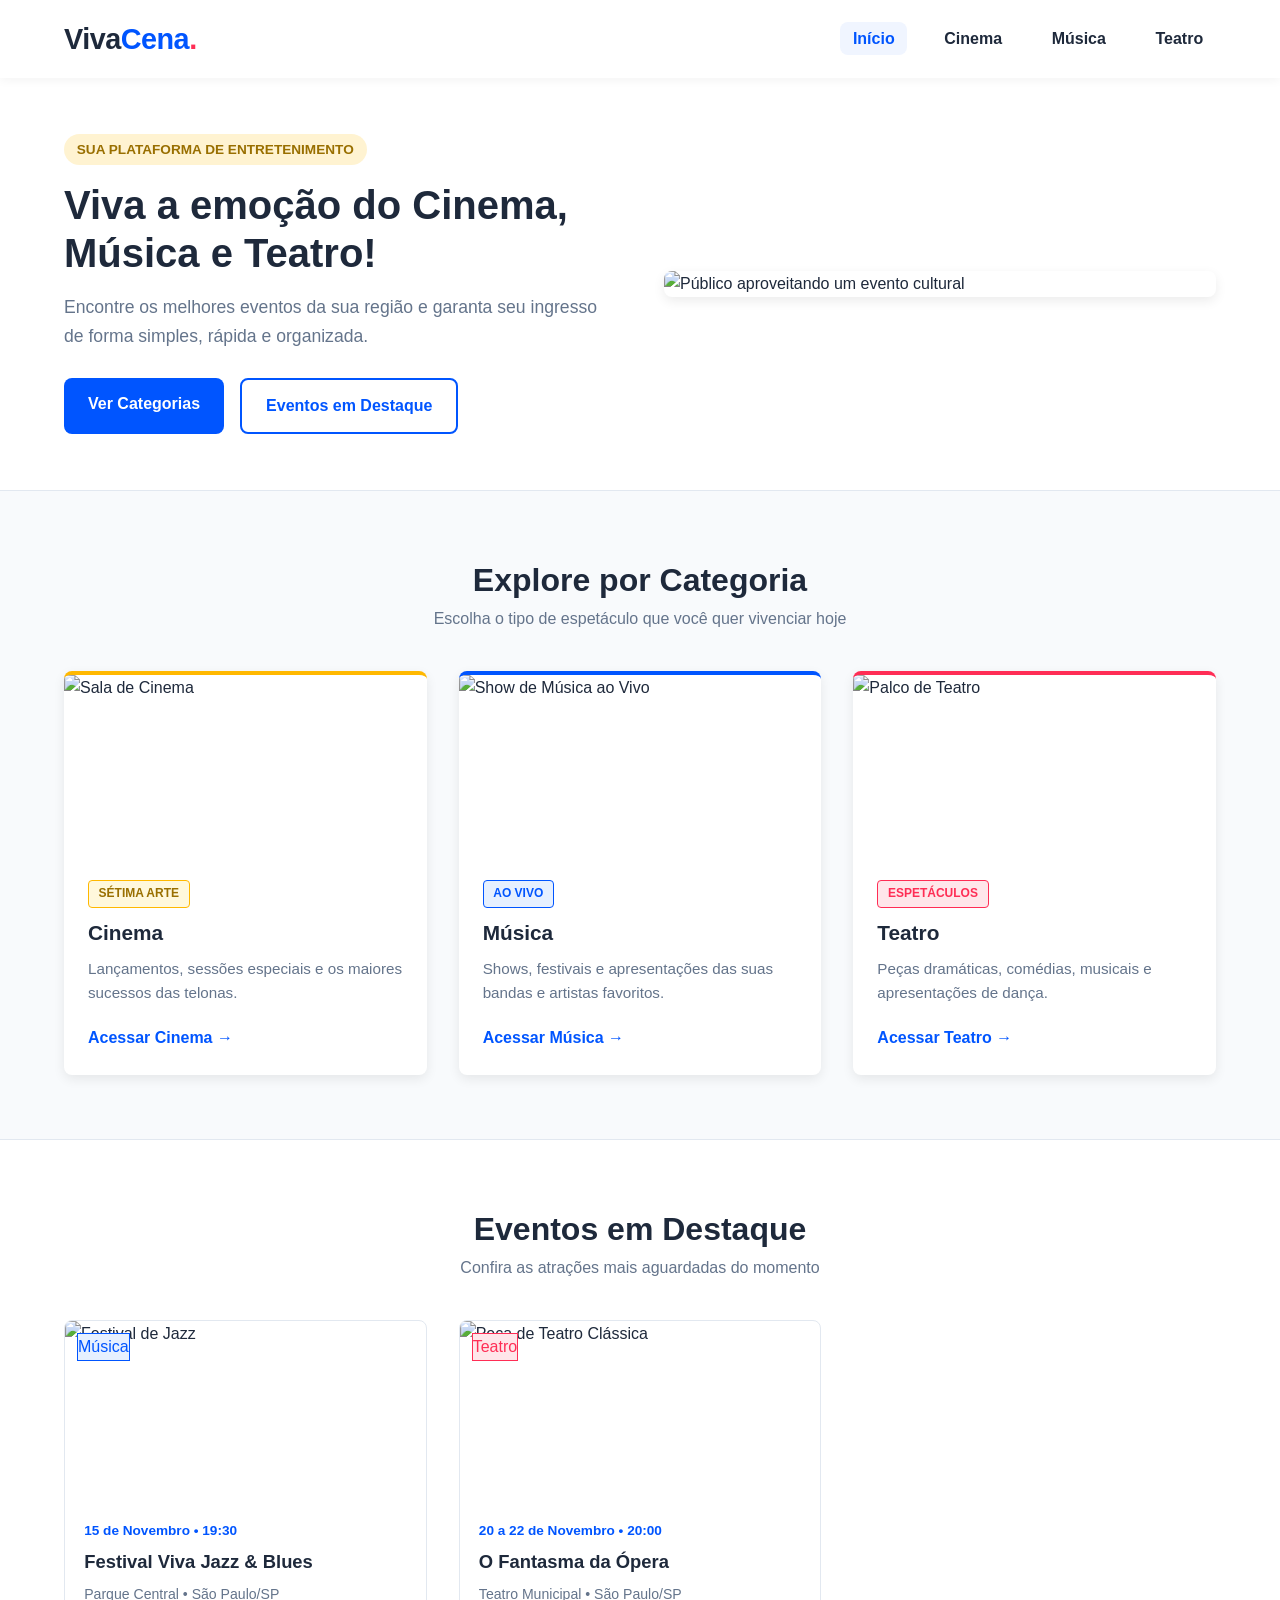
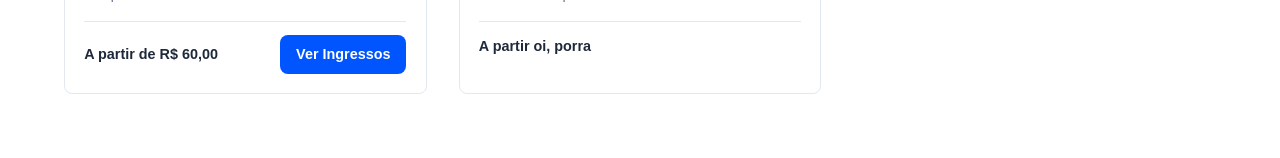
==== index.html @ d6d5d032 "Adicionei o index e o style na main" ====
<!DOCTYPE html>
<html lang="pt-BR">

<head>
    <meta charset="UTF-8">
    <meta name="viewport" content="width=device-width, initial-scale=1.0">
    <title>Viva Cena - Ingressos para Cinema, Música e Teatro</title>
    <!-- Vinculação do arquivo de estilos externo -->
    <link rel="stylesheet" href="style.css">
</head>

<body>

    <!-- CABEÇALHO DA PÁGINA -->
    <header class="header">
        <div class="container header-container">
            <a href="index.html" class="logo">
                <span class="logo-viva">Viva</span><span class="logo-cena">Cena</span><span class="logo-dot">.</span>
            </a>

            <nav class="nav">
                <ul class="nav-list">
                    <li><a href="index.html" class="active">Início</a></li>
                    <li><a href="cinema.html">Cinema</a></li>
                    <li><a href="musica.html">Música</a></li>
                    <li><a href="teatro.html">Teatro</a></li>
                </ul>
            </nav>
        </div>
    </header>

    <!-- BANNER PRINCIPAL (HERO) -->
    <section class="hero">
        <div class="container hero-container">
            <div class="hero-content">
                <span class="hero-tag">Sua plataforma de entretenimento</span>
                <h1>Viva a emoção do Cinema, Música e Teatro!</h1>
                <p>Encontre os melhores eventos da sua região e garanta seu ingresso de forma simples, rápida e
                    organizada.</p>
                <div class="hero-buttons">
                    <a href="#categorias" class="btn btn-primary">Ver Categorias</a>
                    <a href="#destaques" class="btn btn-outline">Eventos em Destaque</a>
                </div>
            </div>
            <div class="hero-image">
                <img src="https://images.unsplash.com/photo-1492684223066-81342ee5ff30?auto=format&fit=crop&w=800&q=80"
                    alt="Público aproveitando um evento cultural">
            </div>
        </div>
    </section>

    <!-- CATEGORIAS PRINCIPAIS -->
    <section id="categorias" class="categories">
        <div class="container">
            <div class="section-title">
                <h2>Explore por Categoria</h2>
                <p>Escolha o tipo de espetáculo que você quer vivenciar hoje</p>
            </div>

            <div class="category-grid">
                <!-- Categoria Cinema -->
                <div class="category-card category-cinema">
                    <div class="category-img">
                        <img src="https://images.unsplash.com/photo-1489599849927-2ee91cede3ba?auto=format&fit=crop&w=600&q=80"
                            alt="Sala de Cinema">
                    </div>
                    <div class="category-content">
                        <span class="badge badge-yellow">Sétima Arte</span>
                        <h3>Cinema</h3>
                        <p>Lançamentos, sessões especiais e os maiores sucessos das telonas.</p>
                        <a href="cinema.html" class="btn-link">Acessar Cinema &rarr;</a>
                    </div>
                </div>

                <!-- Categoria Música -->
                <div class="category-card category-musica">
                    <div class="category-img">
                        <img src="https://images.unsplash.com/photo-1514525253161-7a46d19cd819?auto=format&fit=crop&w=600&q=80"
                            alt="Show de Música ao Vivo">
                    </div>
                    <div class="category-content">
                        <span class="badge badge-blue">Ao Vivo</span>
                        <h3>Música</h3>
                        <p>Shows, festivais e apresentações das suas bandas e artistas favoritos.</p>
                        <a href="musica.html" class="btn-link">Acessar Música &rarr;</a>
                    </div>
                </div>

                <!-- Categoria Teatro -->
                <div class="category-card category-teatro">
                    <div class="category-img">
                        <img src="https://images.unsplash.com/photo-1507676184212-d03ab07a01bf?auto=format&fit=crop&w=600&q=80"
                            alt="Palco de Teatro">
                    </div>
                    <div class="category-content">
                        <span class="badge badge-red">Espetáculos</span>
                        <h3>Teatro</h3>
                        <p>Peças dramáticas, comédias, musicais e apresentações de dança.</p>
                        <a href="teatro.html" class="btn-link">Acessar Teatro &rarr;</a>
                    </div>
                </div>
            </div>
        </div>
    </section>

    <!-- EVENTOS EM DESTAQUE -->
    <section id="destaques" class="featured">
        <div class="container">
            <div class="section-title">
                <h2>Eventos em Destaque</h2>
                <p>Confira as atrações mais aguardadas do momento</p>
            </div>

            <div class="events-grid">
                <!-- Evento 1 -->
                <article class="event-card">
                    <div class="event-img">
                        <img src="https://images.unsplash.com/photo-1470225620780-dba8ba36b745?auto=format&fit=crop&w=500&q=80"
                            alt="Festival de Jazz">
                        <span class="event-tag badge-blue">Música</span>
                    </div>
                    <div class="event-info">
                        <p class="event-date">15 de Novembro &bull; 19:30</p>
                        <h3 class="event-title">Festival Viva Jazz & Blues</h3>
                        <p class="event-location">Parque Central &bull; São Paulo/SP</p>
                        <div class="event-footer">
                            <span class="event-price">A partir de R$ 60,00</span>
                            <a href="musica.html" class="btn btn-small btn-primary">Ver Ingressos</a>
                        </div>
                    </div>
                </article>

                <!-- Evento 2 -->
                <article class="event-card">
                    <div class="event-img">
                        <img src="https://images.unsplash.com/photo-1518834107812-67b0b7c58434?auto=format&fit=crop&w=500&q=80"
                            alt="Peça de Teatro Clássica">
                        <span class="event-tag badge-red">Teatro</span>
                    </div>
                    <div class="event-info">
                        <p class="event-date">20 a 22 de Novembro &bull; 20:00</p>
                        <h3 class="event-title">O Fantasma da Ópera</h3>
                        <p class="event-location">Teatro Municipal &bull; São Paulo/SP</p>
                        <div class="event-footer">
                            <span class="event-price">A partir
                                oi, porra
---- style.css ----
/* ==========================================================================
PROJETO VIVA CENA - ESTILOS PRINCIPAIS (style.css)
Cores extraídas da logo: Azul (#0055FF), Amarelo (#FFB800) e Vermelho (#FF2D55)
========================================================================== */

/* --- 1. RESET E VARIÁVEIS DE COR --- */
* {
    margin: 0;
    padding: 0;
    box-sizing: border-box;
}

:root {
    /* Cores principais da logo */
    --primary-blue: #0055ff;
    --primary-blue-hover: #0040c7;
    --accent-yellow: #ffb800;
    --accent-red: #ff2d55;

    /* Cores neutras de fundo e texto */
    --bg-light: #f8fafc;
    --bg-white: #ffffff;
    --text-dark: #1e293b;
    --text-muted: #64748b;
    --border-color: #e2e8f0;

    /* Fontes e cantos arredondados */
    --font-family: 'Segoe UI', Tahoma, Geneva, Verdana, sans-serif;
    --radius: 8px;
    --shadow: 0 4px 12px rgba(0, 0, 0, 0.08);
    --shadow-hover: 0 8px 20px rgba(0, 0, 0, 0.12);
}

body {
    font-family: var(--font-family);
    background-color: var(--bg-light);
    color: var(--text-dark);
    line-height: 1.6;
}

a {
    text-decoration: none;
    color: inherit;
}

img {
    max-width: 100%;
    height: auto;
    display: block;
}

/* --- 2. LAYOUT E CONTAINER --- */
.container {
    width: 90%;
    max-width: 1200px;
    margin: 0 auto;
}

/* --- 3. CABEÇALHO DA PÁGINA --- */
.header {
    background-color: var(--bg-white);
    box-shadow: 0 2px 10px rgba(0, 0, 0, 0.05);
    position: sticky;
    top: 0;
    z-index: 100;
}

.header-container {
    display: flex;
    justify-content: space-between;
    align-items: center;
    padding: 1rem 0;
}

.logo {
    font-size: 1.8rem;
    font-weight: 800;
    letter-spacing: -0.5px;
}

.logo-viva {
    color: var(--text-dark);
}

.logo-cena {
    color: var(--primary-blue);
}

.logo-dot {
    color: var(--accent-red);
}

.nav-list {
    display: flex;
    list-style: none;
    gap: 1.5rem;
}

.nav-list a {
    font-weight: 600;
    color: var(--text-dark);
    padding: 0.5rem 0.8rem;
    border-radius: var(--radius);
    transition: all 0.2s ease;
}

.nav-list a:hover,
.nav-list a.active {
    color: var(--primary-blue);
    background-color: #f0f5ff;
}

/* --- 4. SEÇÃO HERO (BANNER PRINCIPAL) --- */
.hero {
    background-color: var(--bg-white);
    padding: 3.5rem 0;
    border-bottom: 1px solid var(--border-color);
}

.hero-container {
    display: flex;
    align-items: center;
    gap: 3rem;
}

.hero-content {
    flex: 1;
}

.hero-tag {
    display: inline-block;
    background-color: #fff3d1;
    color: #996f00;
    font-size: 0.85rem;
    font-weight: 700;
    padding: 0.3rem 0.8rem;
    border-radius: 20px;
    margin-bottom: 1rem;
    text-transform: uppercase;
}

.hero-content h1 {
    font-size: 2.5rem;
    line-height: 1.2;
    color: var(--text-dark);
    margin-bottom: 1rem;
}

.hero-content p {
    font-size: 1.1rem;
    color: var(--text-muted);
    margin-bottom: 1.8rem;
}

.hero-buttons {
    display: flex;
    gap: 1rem;
}

.hero-image {
    flex: 1;
}

.hero-image img {
    border-radius: var(--radius);
    box-shadow: var(--shadow);
    object-fit: cover;
    width: 100%;
    max-height: 380px;
}

/* --- 5. BOTÕES E BADGES --- */
.btn {
    display: inline-block;
    padding: 0.8rem 1.5rem;
    font-weight: 600;
    border-radius: var(--radius);
    transition: background-color 0.2s ease, transform 0.2s ease;
    cursor: pointer;
    text-align: center;
}

.btn-primary {
    background-color: var(--primary-blue);
    color: var(--bg-white);
}

.btn-primary:hover {
    background-color: var(--primary-blue-hover);
}

.btn-outline {
    border: 2px solid var(--primary-blue);
    color: var(--primary-blue);
}

.btn-outline:hover {
    background-color: #f0f5ff;
}

.btn-small {
    padding: 0.5rem 1rem;
    font-size: 0.9rem;
}

.badge {
    display: inline-block;
    font-size: 0.75rem;
    font-weight: 700;
    padding: 0.2rem 0.6rem;
    border-radius: 4px;
    text-transform: uppercase;
}

.badge-yellow {
    background-color: #fff8dc;
    color: #996f00;
    border: 1px solid var(--accent-yellow);
}

.badge-blue {
    background-color: #e6f0ff;
    color: var(--primary-blue);
    border: 1px solid var(--primary-blue);
}

.badge-red {
    background-color: #ffe6ea;
    color: var(--accent-red);
    border: 1px solid var(--accent-red);
}

/* --- 6. SEÇÃO DE CATEGORIAS --- */
.categories {
    padding: 4rem 0;
}

.section-title {
    text-align: center;
    margin-bottom: 2.5rem;
}

.section-title h2 {
    font-size: 2rem;
    color: var(--text-dark);
}

.section-title p {
    color: var(--text-muted);
}

.category-grid {
    display: grid;
    grid-template-columns: repeat(3, 1fr);
    gap: 2rem;
}

.category-card {
    background-color: var(--bg-white);
    border-radius: var(--radius);
    box-shadow: var(--shadow);
    overflow: hidden;
    transition: transform 0.2s ease, box-shadow 0.2s ease;
    border-top: 4px solid transparent;
}

.category-card:hover {
    transform: translateY(-5px);
    box-shadow: var(--shadow-hover);
}

.category-cinema {
    border-top-color: var(--accent-yellow);
}

.category-musica {
    border-top-color: var(--primary-blue);
}

.category-teatro {
    border-top-color: var(--accent-red);
}

.category-img img {
    width: 100%;
    height: 180px;
    object-fit: cover;
}

.category-content {
    padding: 1.5rem;
}

.category-content h3 {
    margin: 0.5rem 0;
    font-size: 1.3rem;
}

.category-content p {
    color: var(--text-muted);
    font-size: 0.95rem;
    margin-bottom: 1.2rem;
}

.btn-link {
    color: var(--primary-blue);
    font-weight: 700;
}

.btn-link:hover {
    text-decoration: underline;
}

/* --- 7. EVENTOS EM DESTAQUE --- */
.featured {
    background-color: var(--bg-white);
    padding: 4rem 0;
    border-top: 1px solid var(--border-color);
}

.events-grid {
    display: grid;
    grid-template-columns: repeat(3, 1fr);
    gap: 2rem;
}

.event-card {
    border: 1px solid var(--border-color);
    border-radius: var(--radius);
    overflow: hidden;
    background-color: var(--bg-white);
    transition: box-shadow 0.2s ease;
}

.event-card:hover {
    box-shadow: var(--shadow-hover);
}

.event-img {
    position: relative;
}

.event-img img {
    width: 100%;
    height: 180px;
    object-fit: cover;
}

.event-tag {
    position: absolute;
    top: 12px;
    left: 12px;
}

.event-info {
    padding: 1.2rem;
}

.event-date {
    font-size: 0.85rem;
    color: var(--primary-blue);
    font-weight: 700;
    margin-bottom: 0.3rem;
}

.event-title {
    font-size: 1.15rem;
    margin-bottom: 0.4rem;
}

.event-location {
    font-size: 0.88rem;
    color: var(--text-muted);
    margin-bottom: 1rem;
}

.event-footer {
    display: flex;
    justify-content: space-between;
    align-items: center;
    border-top: 1px solid var(--border-color);
    padding-top: 0.8rem;
}

.event-price {
    font-size: 0.9rem;
    font-weight: 700;
    color: var(--text-dark);
}

/* --- 8. RODAPÉ (FOOTER) --- */
.footer {
    background-color: #0f172a;
    color: #94a3b8;
    padding-top: 3.5rem;
}

.footer-container {
    display: grid;
    grid-template-columns: 2fr 1fr 1fr;
    gap: 3rem;
    padding-bottom: 3rem;
}

.footer-logo {
    display: inline-block;
    margin-bottom: 1rem;
}

.footer-logo .logo-viva {
    color: #ffffff;
}

.footer-about p {
    font-size: 0.95rem;
    margin-bottom: 0.8rem;
}

.senai-credit {
    font-size: 0.85rem;
    color: var(--accent-yellow);
}

.footer-links h4,
.footer-contact h4 {
    color: #ffffff;
    margin-bottom: 1rem;
    font-size: 1.1rem;
}

.footer-links ul,
.footer-contact ul {
    list-style: none;
}

.footer-links li,
.footer-contact li {
    margin-bottom: 0.6rem;
}

.footer-links a,
.footer-contact a {
    color: #94a3b8;
    transition: color 0.2s ease;
}

.footer-links a:hover,
.footer-contact a:hover {
    color: #ffffff;
}

.footer-bottom {
    background-color: #020617;
    text-align: center;
    padding: 1.2rem 0;
    font-size: 0.85rem;
    border-top: 1px solid #1e293b;
}

/* --- 9. RESPONSIVIDADE (MEDIA QUERIES) --- */
@media (max-width: 900px) {
    .hero-container {
        flex-direction: column;
        text-align: center;
    }

    .hero-buttons {
        justify-content: center;
    }

    .category-grid,
    .events-grid {
        grid-template-columns: repeat(2, 1fr);
    }

    .footer-container {
        grid-template-columns: 1fr;
        gap: 2rem;
    }
}

@media (max-width: 600px) {
    .header-container {
        flex-direction: column;
        gap: 1rem;
    }

    .category-grid,
    .events-grid {
        grid-template-columns: 1fr;
    }

    .hero-content h1 {
        font-size: 1.9rem;
    }

    .hero-buttons {
        flex-direction: column;
    }
}
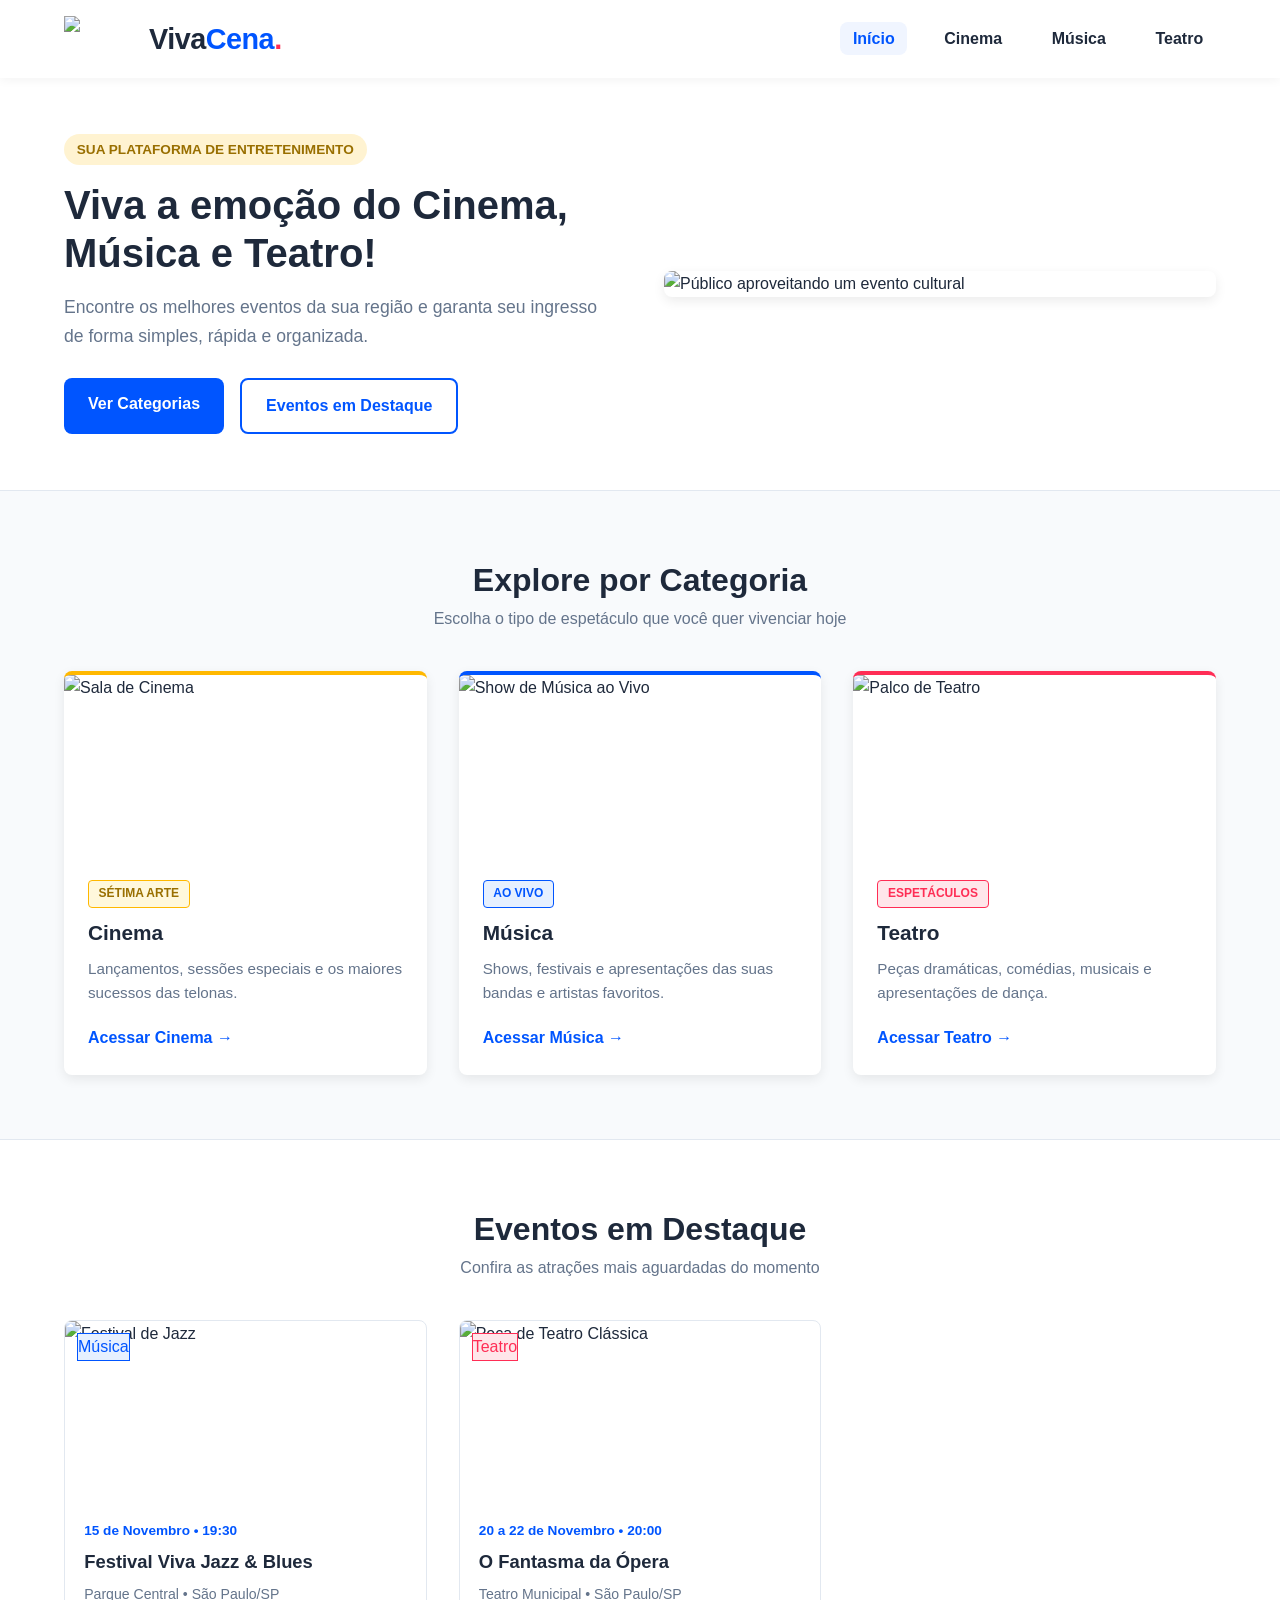
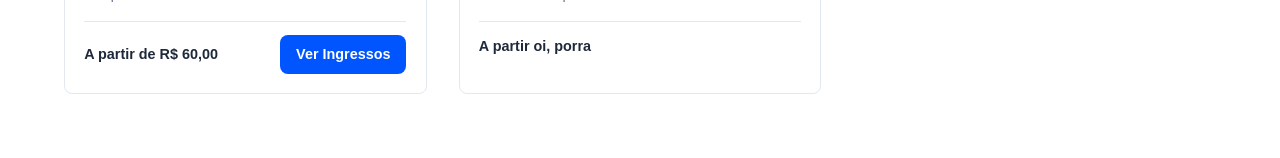
==== commit 6bbe2730: "mexi no index" ====
--- a/index.html
+++ b/index.html
@@ -15,8 +15,10 @@
     <header class="header">
         <div class="container header-container">
             <a href="index.html" class="logo">
+                <img src="C:\Users\26175450\viva-cena-1\ChatGPT Image 25 de set. de 2026, 17_05_41.png" style="width: 85px; height: auto;float: left;">
                 <span class="logo-viva">Viva</span><span class="logo-cena">Cena</span><span class="logo-dot">.</span>
             </a>
+            
 
             <nav class="nav">
                 <ul class="nav-list">
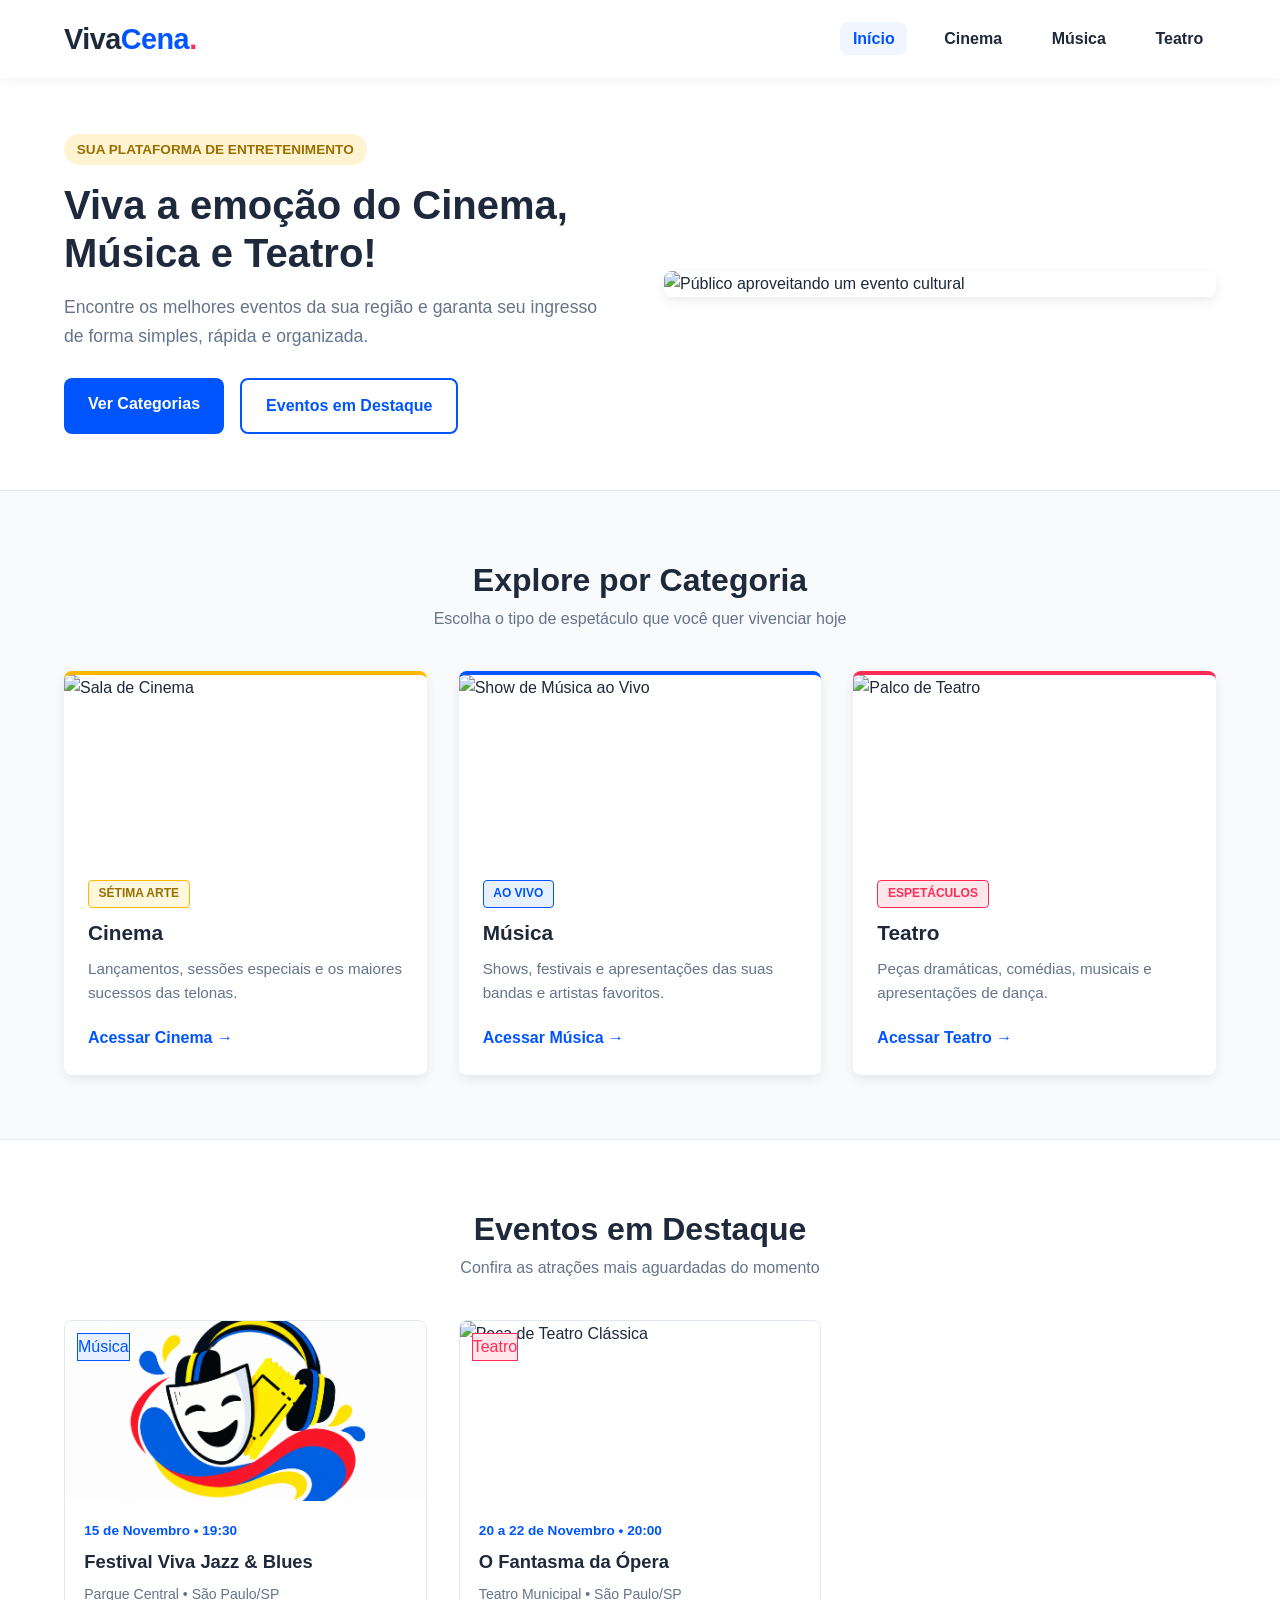
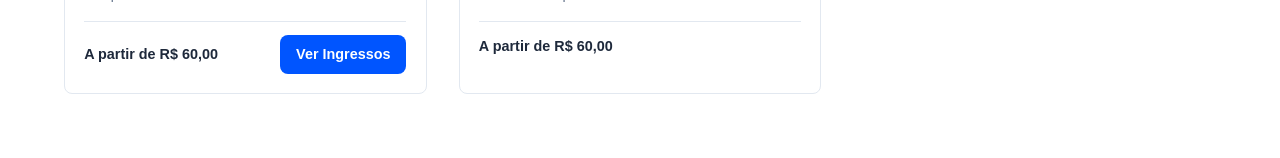
==== commit 84f781b6: "Arrumei um preço" ====
--- a/index.html
+++ b/index.html
@@ -15,10 +15,8 @@
     <header class="header">
         <div class="container header-container">
             <a href="index.html" class="logo">
-                <img src="C:\Users\26175450\viva-cena-1\ChatGPT Image 25 de set. de 2026, 17_05_41.png" style="width: 85px; height: auto;float: left;">
                 <span class="logo-viva">Viva</span><span class="logo-cena">Cena</span><span class="logo-dot">.</span>
             </a>
-            
 
             <nav class="nav">
                 <ul class="nav-list">
@@ -117,7 +115,7 @@
                 <!-- Evento 1 -->
                 <article class="event-card">
                     <div class="event-img">
-                        <img src="https://images.unsplash.com/photo-1470225620780-dba8ba36b745?auto=format&fit=crop&w=500&q=80"
+                        <img src="ChatGPT Image 25 de set. de 2026, 17_05_41.png"
                             alt="Festival de Jazz">
                         <span class="event-tag badge-blue">Música</span>
                     </div>
@@ -144,5 +142,4 @@
                         <h3 class="event-title">O Fantasma da Ópera</h3>
                         <p class="event-location">Teatro Municipal &bull; São Paulo/SP</p>
                         <div class="event-footer">
-                            <span class="event-price">A partir
-                                oi, porra+                        <span class="event-price">A partir de R$ 60,00</span>
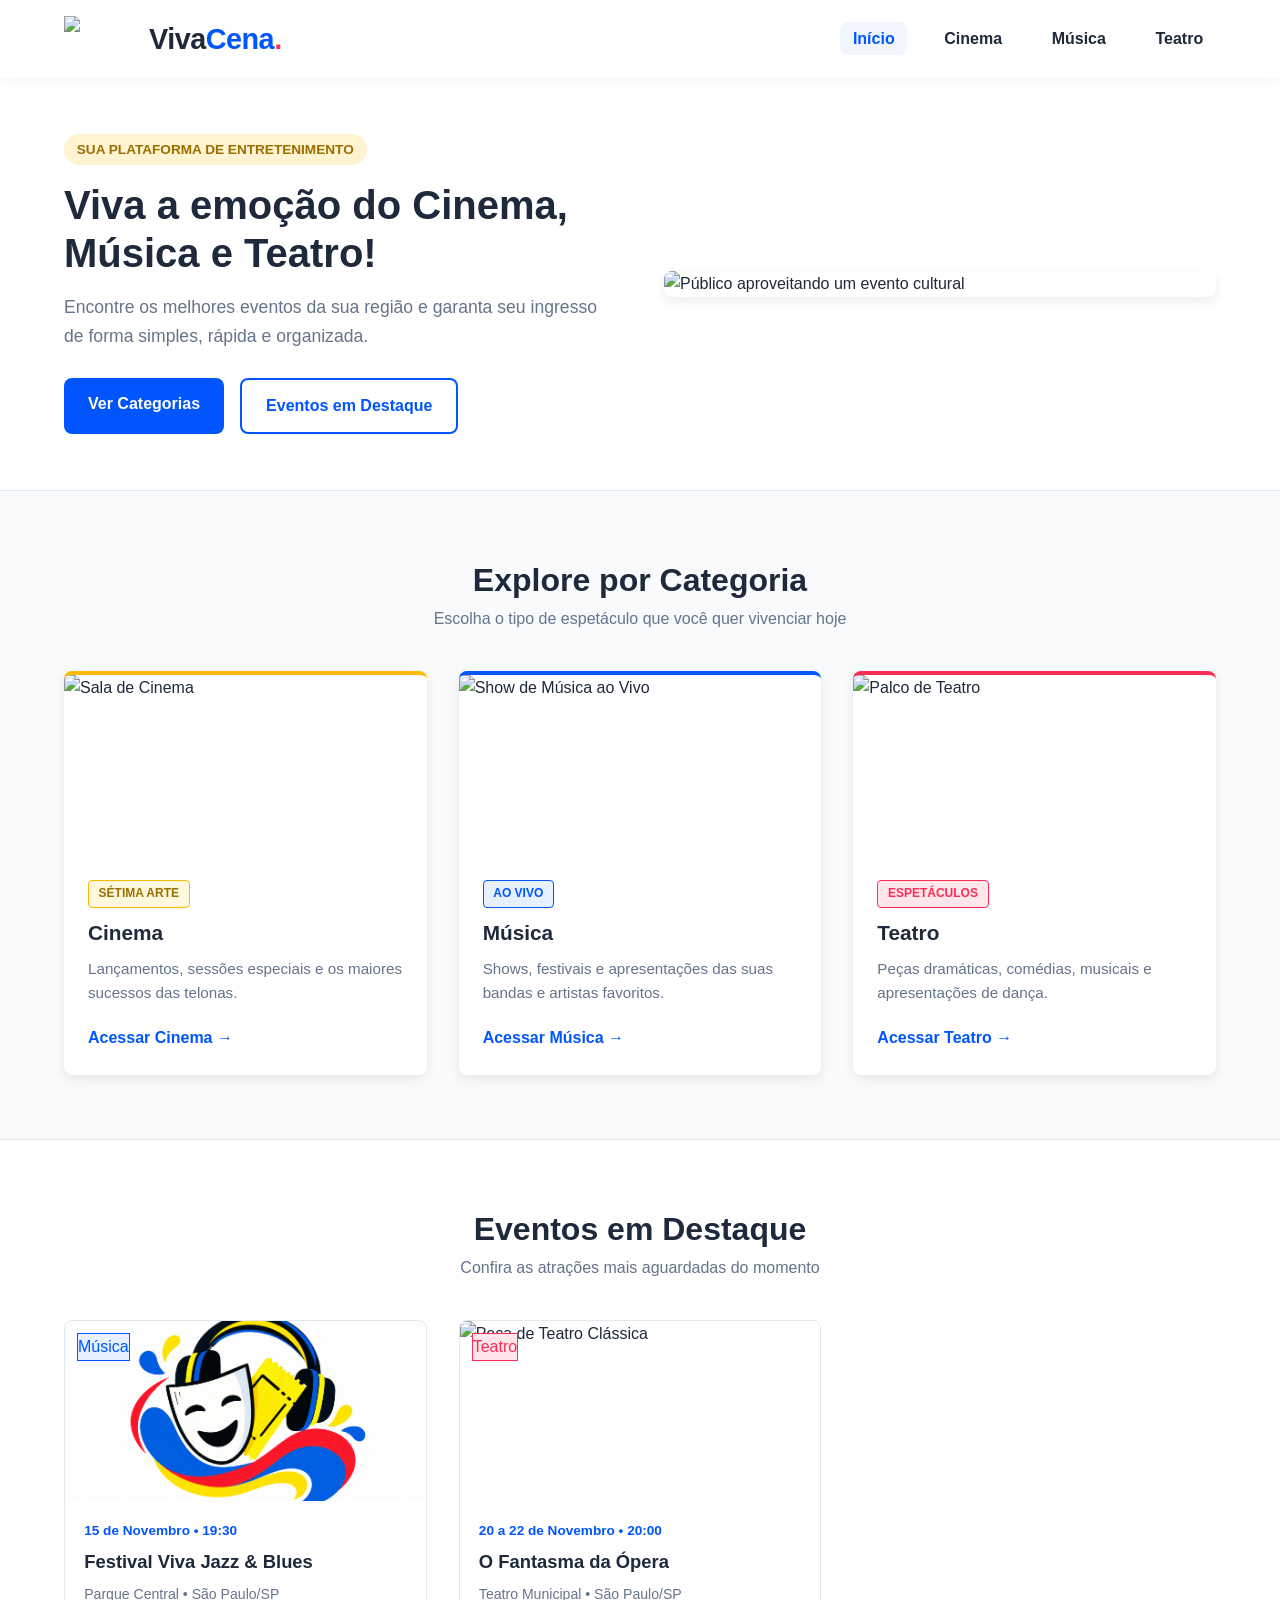
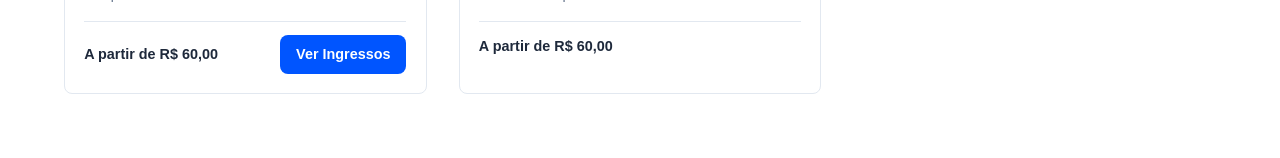
==== commit dfa9f12b: "Merge branch 'main' of https://github.com/vitor-gondim/viva-cena" ====
--- a/index.html
+++ b/index.html
@@ -15,8 +15,10 @@
     <header class="header">
         <div class="container header-container">
             <a href="index.html" class="logo">
+                <img src="C:\Users\26175450\viva-cena-1\ChatGPT Image 25 de set. de 2026, 17_05_41.png" style="width: 85px; height: auto;float: left;">
                 <span class="logo-viva">Viva</span><span class="logo-cena">Cena</span><span class="logo-dot">.</span>
             </a>
+            
 
             <nav class="nav">
                 <ul class="nav-list">
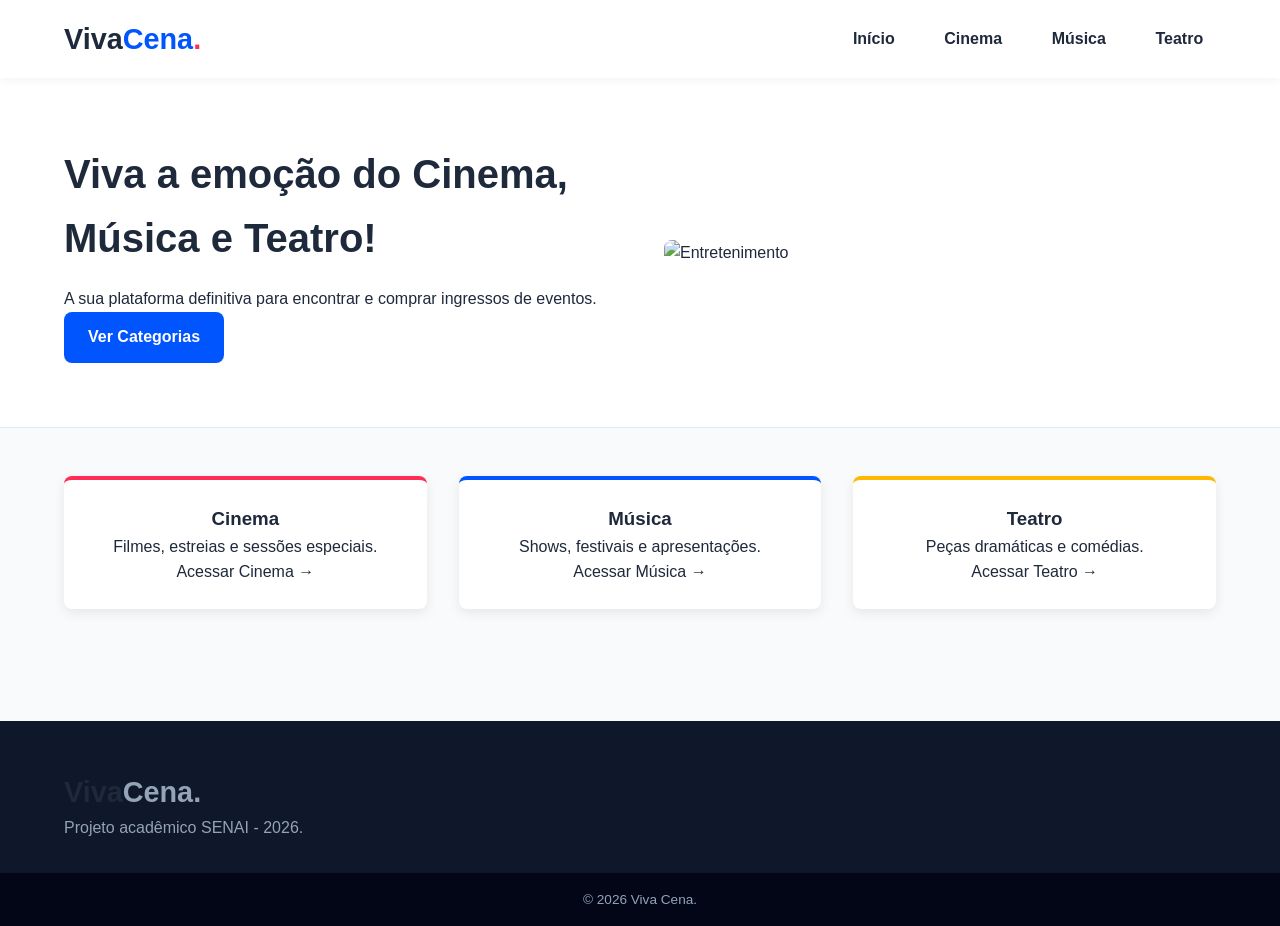
==== commit ee201597: "67" ====
--- a/index.html
+++ b/index.html
@@ -1,28 +1,20 @@
 <!DOCTYPE html>
 <html lang="pt-BR">
-
 <head>
     <meta charset="UTF-8">
     <meta name="viewport" content="width=device-width, initial-scale=1.0">
-    <title>Viva Cena - Ingressos para Cinema, Música e Teatro</title>
-    <!-- Vinculação do arquivo de estilos externo -->
+    <title>Viva Cena - Início</title>
     <link rel="stylesheet" href="style.css">
 </head>
-
 <body>
-
-    <!-- CABEÇALHO DA PÁGINA -->
     <header class="header">
         <div class="container header-container">
             <a href="index.html" class="logo">
-                <img src="C:\Users\26175450\viva-cena-1\ChatGPT Image 25 de set. de 2026, 17_05_41.png" style="width: 85px; height: auto;float: left;">
                 <span class="logo-viva">Viva</span><span class="logo-cena">Cena</span><span class="logo-dot">.</span>
             </a>
-            
-
             <nav class="nav">
                 <ul class="nav-list">
-                    <li><a href="index.html" class="active">Início</a></li>
+                    <li><a href="index.html">Início</a></li>
                     <li><a href="cinema.html">Cinema</a></li>
                     <li><a href="musica.html">Música</a></li>
                     <li><a href="teatro.html">Teatro</a></li>
@@ -31,117 +23,47 @@
         </div>
     </header>
 
-    <!-- BANNER PRINCIPAL (HERO) -->
     <section class="hero">
         <div class="container hero-container">
             <div class="hero-content">
-                <span class="hero-tag">Sua plataforma de entretenimento</span>
                 <h1>Viva a emoção do Cinema, Música e Teatro!</h1>
-                <p>Encontre os melhores eventos da sua região e garanta seu ingresso de forma simples, rápida e
-                    organizada.</p>
-                <div class="hero-buttons">
-                    <a href="#categorias" class="btn btn-primary">Ver Categorias</a>
-                    <a href="#destaques" class="btn btn-outline">Eventos em Destaque</a>
-                </div>
+                <p>A sua plataforma definitiva para encontrar e comprar ingressos de eventos.</p>
+                <a href="#categorias" class="btn btn-primary">Ver Categorias</a>
             </div>
             <div class="hero-image">
-                <img src="https://images.unsplash.com/photo-1492684223066-81342ee5ff30?auto=format&fit=crop&w=800&q=80"
-                    alt="Público aproveitando um evento cultural">
+                <img src="https://images.unsplash.com/photo-1492684223066-81342ee5ff30?auto=format&fit=crop&w=800&q=80" alt="Entretenimento">
             </div>
         </div>
     </section>
 
-    <!-- CATEGORIAS PRINCIPAIS -->
-    <section id="categorias" class="categories">
-        <div class="container">
-            <div class="section-title">
-                <h2>Explore por Categoria</h2>
-                <p>Escolha o tipo de espetáculo que você quer vivenciar hoje</p>
+    <section id="categorias" class="container">
+        <div class="category-grid">
+            <div class="category-card category-cinema">
+                <h3>Cinema</h3>
+                <p>Filmes, estreias e sessões especiais.</p>
+                <a href="cinema.html">Acessar Cinema &rarr;</a>
             </div>
-
-            <div class="category-grid">
-                <!-- Categoria Cinema -->
-                <div class="category-card category-cinema">
-                    <div class="category-img">
-                        <img src="https://images.unsplash.com/photo-1489599849927-2ee91cede3ba?auto=format&fit=crop&w=600&q=80"
-                            alt="Sala de Cinema">
-                    </div>
-                    <div class="category-content">
-                        <span class="badge badge-yellow">Sétima Arte</span>
-                        <h3>Cinema</h3>
-                        <p>Lançamentos, sessões especiais e os maiores sucessos das telonas.</p>
-                        <a href="cinema.html" class="btn-link">Acessar Cinema &rarr;</a>
-                    </div>
-                </div>
-
-                <!-- Categoria Música -->
-                <div class="category-card category-musica">
-                    <div class="category-img">
-                        <img src="https://images.unsplash.com/photo-1514525253161-7a46d19cd819?auto=format&fit=crop&w=600&q=80"
-                            alt="Show de Música ao Vivo">
-                    </div>
-                    <div class="category-content">
-                        <span class="badge badge-blue">Ao Vivo</span>
-                        <h3>Música</h3>
-                        <p>Shows, festivais e apresentações das suas bandas e artistas favoritos.</p>
-                        <a href="musica.html" class="btn-link">Acessar Música &rarr;</a>
-                    </div>
-                </div>
-
-                <!-- Categoria Teatro -->
-                <div class="category-card category-teatro">
-                    <div class="category-img">
-                        <img src="https://images.unsplash.com/photo-1507676184212-d03ab07a01bf?auto=format&fit=crop&w=600&q=80"
-                            alt="Palco de Teatro">
-                    </div>
-                    <div class="category-content">
-                        <span class="badge badge-red">Espetáculos</span>
-                        <h3>Teatro</h3>
-                        <p>Peças dramáticas, comédias, musicais e apresentações de dança.</p>
-                        <a href="teatro.html" class="btn-link">Acessar Teatro &rarr;</a>
-                    </div>
-                </div>
+            <div class="category-card category-musica">
+                <h3>Música</h3>
+                <p>Shows, festivais e apresentações.</p>
+                <a href="musica.html">Acessar Música &rarr;</a>
+            </div>
+            <div class="category-card category-teatro">
+                <h3>Teatro</h3>
+                <p>Peças dramáticas e comédias.</p>
+                <a href="teatro.html">Acessar Teatro &rarr;</a>
             </div>
         </div>
     </section>
 
-    <!-- EVENTOS EM DESTAQUE -->
-    <section id="destaques" class="featured">
-        <div class="container">
-            <div class="section-title">
-                <h2>Eventos em Destaque</h2>
-                <p>Confira as atrações mais aguardadas do momento</p>
+    <footer class="footer">
+        <div class="container footer-container">
+            <div class="footer-about">
+                <span class="logo"><span class="logo-viva">Viva</span>Cena.</span>
+                <p>Projeto acadêmico SENAI - 2026.</p>
             </div>
-
-            <div class="events-grid">
-                <!-- Evento 1 -->
-                <article class="event-card">
-                    <div class="event-img">
-                        <img src="ChatGPT Image 25 de set. de 2026, 17_05_41.png"
-                            alt="Festival de Jazz">
-                        <span class="event-tag badge-blue">Música</span>
-                    </div>
-                    <div class="event-info">
-                        <p class="event-date">15 de Novembro &bull; 19:30</p>
-                        <h3 class="event-title">Festival Viva Jazz & Blues</h3>
-                        <p class="event-location">Parque Central &bull; São Paulo/SP</p>
-                        <div class="event-footer">
-                            <span class="event-price">A partir de R$ 60,00</span>
-                            <a href="musica.html" class="btn btn-small btn-primary">Ver Ingressos</a>
-                        </div>
-                    </div>
-                </article>
-
-                <!-- Evento 2 -->
-                <article class="event-card">
-                    <div class="event-img">
-                        <img src="https://images.unsplash.com/photo-1518834107812-67b0b7c58434?auto=format&fit=crop&w=500&q=80"
-                            alt="Peça de Teatro Clássica">
-                        <span class="event-tag badge-red">Teatro</span>
-                    </div>
-                    <div class="event-info">
-                        <p class="event-date">20 a 22 de Novembro &bull; 20:00</p>
-                        <h3 class="event-title">O Fantasma da Ópera</h3>
-                        <p class="event-location">Teatro Municipal &bull; São Paulo/SP</p>
-                        <div class="event-footer">
-                        <span class="event-price">A partir de R$ 60,00</span>+        </div>
+        <div class="footer-bottom"><p>&copy; 2026 Viva Cena.</p></div>
+    </footer>
+</body>
+</html>
--- a/style.css
+++ b/style.css
@@ -1,500 +1,71 @@
-/* ==========================================================================
-PROJETO VIVA CENA - ESTILOS PRINCIPAIS (style.css)
-Cores extraídas da logo: Azul (#0055FF), Amarelo (#FFB800) e Vermelho (#FF2D55)
-========================================================================== */
+/* =========================================
+   VIVA CENA - ESTILO GLOBAL (style.css)
+   ========================================= */
+   * { margin: 0; padding: 0; box-sizing: border-box; }
 
-/* --- 1. RESET E VARIÁVEIS DE COR --- */
-* {
-    margin: 0;
-    padding: 0;
-    box-sizing: border-box;
-}
-
-:root {
-    /* Cores principais da logo */
-    --primary-blue: #0055ff;
-    --primary-blue-hover: #0040c7;
-    --accent-yellow: #ffb800;
-    --accent-red: #ff2d55;
-
-    /* Cores neutras de fundo e texto */
-    --bg-light: #f8fafc;
-    --bg-white: #ffffff;
-    --text-dark: #1e293b;
-    --text-muted: #64748b;
-    --border-color: #e2e8f0;
-
-    /* Fontes e cantos arredondados */
-    --font-family: 'Segoe UI', Tahoma, Geneva, Verdana, sans-serif;
-    --radius: 8px;
-    --shadow: 0 4px 12px rgba(0, 0, 0, 0.08);
-    --shadow-hover: 0 8px 20px rgba(0, 0, 0, 0.12);
-}
-
-body {
-    font-family: var(--font-family);
-    background-color: var(--bg-light);
-    color: var(--text-dark);
-    line-height: 1.6;
-}
-
-a {
-    text-decoration: none;
-    color: inherit;
-}
-
-img {
-    max-width: 100%;
-    height: auto;
-    display: block;
-}
-
-/* --- 2. LAYOUT E CONTAINER --- */
-.container {
-    width: 90%;
-    max-width: 1200px;
-    margin: 0 auto;
-}
-
-/* --- 3. CABEÇALHO DA PÁGINA --- */
-.header {
-    background-color: var(--bg-white);
-    box-shadow: 0 2px 10px rgba(0, 0, 0, 0.05);
-    position: sticky;
-    top: 0;
-    z-index: 100;
-}
-
-.header-container {
-    display: flex;
-    justify-content: space-between;
-    align-items: center;
-    padding: 1rem 0;
-}
-
-.logo {
-    font-size: 1.8rem;
-    font-weight: 800;
-    letter-spacing: -0.5px;
-}
-
-.logo-viva {
-    color: var(--text-dark);
-}
-
-.logo-cena {
-    color: var(--primary-blue);
-}
-
-.logo-dot {
-    color: var(--accent-red);
-}
-
-.nav-list {
-    display: flex;
-    list-style: none;
-    gap: 1.5rem;
-}
-
-.nav-list a {
-    font-weight: 600;
-    color: var(--text-dark);
-    padding: 0.5rem 0.8rem;
-    border-radius: var(--radius);
-    transition: all 0.2s ease;
-}
-
-.nav-list a:hover,
-.nav-list a.active {
-    color: var(--primary-blue);
-    background-color: #f0f5ff;
-}
-
-/* --- 4. SEÇÃO HERO (BANNER PRINCIPAL) --- */
-.hero {
-    background-color: var(--bg-white);
-    padding: 3.5rem 0;
-    border-bottom: 1px solid var(--border-color);
-}
-
-.hero-container {
-    display: flex;
-    align-items: center;
-    gap: 3rem;
-}
-
-.hero-content {
-    flex: 1;
-}
-
-.hero-tag {
-    display: inline-block;
-    background-color: #fff3d1;
-    color: #996f00;
-    font-size: 0.85rem;
-    font-weight: 700;
-    padding: 0.3rem 0.8rem;
-    border-radius: 20px;
-    margin-bottom: 1rem;
-    text-transform: uppercase;
-}
-
-.hero-content h1 {
-    font-size: 2.5rem;
-    line-height: 1.2;
-    color: var(--text-dark);
-    margin-bottom: 1rem;
-}
-
-.hero-content p {
-    font-size: 1.1rem;
-    color: var(--text-muted);
-    margin-bottom: 1.8rem;
-}
-
-.hero-buttons {
-    display: flex;
-    gap: 1rem;
-}
-
-.hero-image {
-    flex: 1;
-}
-
-.hero-image img {
-    border-radius: var(--radius);
-    box-shadow: var(--shadow);
-    object-fit: cover;
-    width: 100%;
-    max-height: 380px;
-}
-
-/* --- 5. BOTÕES E BADGES --- */
-.btn {
-    display: inline-block;
-    padding: 0.8rem 1.5rem;
-    font-weight: 600;
-    border-radius: var(--radius);
-    transition: background-color 0.2s ease, transform 0.2s ease;
-    cursor: pointer;
-    text-align: center;
-}
-
-.btn-primary {
-    background-color: var(--primary-blue);
-    color: var(--bg-white);
-}
-
-.btn-primary:hover {
-    background-color: var(--primary-blue-hover);
-}
-
-.btn-outline {
-    border: 2px solid var(--primary-blue);
-    color: var(--primary-blue);
-}
-
-.btn-outline:hover {
-    background-color: #f0f5ff;
-}
-
-.btn-small {
-    padding: 0.5rem 1rem;
-    font-size: 0.9rem;
-}
-
-.badge {
-    display: inline-block;
-    font-size: 0.75rem;
-    font-weight: 700;
-    padding: 0.2rem 0.6rem;
-    border-radius: 4px;
-    text-transform: uppercase;
-}
-
-.badge-yellow {
-    background-color: #fff8dc;
-    color: #996f00;
-    border: 1px solid var(--accent-yellow);
-}
-
-.badge-blue {
-    background-color: #e6f0ff;
-    color: var(--primary-blue);
-    border: 1px solid var(--primary-blue);
-}
-
-.badge-red {
-    background-color: #ffe6ea;
-    color: var(--accent-red);
-    border: 1px solid var(--accent-red);
-}
-
-/* --- 6. SEÇÃO DE CATEGORIAS --- */
-.categories {
-    padding: 4rem 0;
-}
-
-.section-title {
-    text-align: center;
-    margin-bottom: 2.5rem;
-}
-
-.section-title h2 {
-    font-size: 2rem;
-    color: var(--text-dark);
-}
-
-.section-title p {
-    color: var(--text-muted);
-}
-
-.category-grid {
-    display: grid;
-    grid-template-columns: repeat(3, 1fr);
-    gap: 2rem;
-}
-
-.category-card {
-    background-color: var(--bg-white);
-    border-radius: var(--radius);
-    box-shadow: var(--shadow);
-    overflow: hidden;
-    transition: transform 0.2s ease, box-shadow 0.2s ease;
-    border-top: 4px solid transparent;
-}
-
-.category-card:hover {
-    transform: translateY(-5px);
-    box-shadow: var(--shadow-hover);
-}
-
-.category-cinema {
-    border-top-color: var(--accent-yellow);
-}
-
-.category-musica {
-    border-top-color: var(--primary-blue);
-}
-
-.category-teatro {
-    border-top-color: var(--accent-red);
-}
-
-.category-img img {
-    width: 100%;
-    height: 180px;
-    object-fit: cover;
-}
-
-.category-content {
-    padding: 1.5rem;
-}
-
-.category-content h3 {
-    margin: 0.5rem 0;
-    font-size: 1.3rem;
-}
-
-.category-content p {
-    color: var(--text-muted);
-    font-size: 0.95rem;
-    margin-bottom: 1.2rem;
-}
-
-.btn-link {
-    color: var(--primary-blue);
-    font-weight: 700;
-}
-
-.btn-link:hover {
-    text-decoration: underline;
-}
-
-/* --- 7. EVENTOS EM DESTAQUE --- */
-.featured {
-    background-color: var(--bg-white);
-    padding: 4rem 0;
-    border-top: 1px solid var(--border-color);
-}
-
-.events-grid {
-    display: grid;
-    grid-template-columns: repeat(3, 1fr);
-    gap: 2rem;
-}
-
-.event-card {
-    border: 1px solid var(--border-color);
-    border-radius: var(--radius);
-    overflow: hidden;
-    background-color: var(--bg-white);
-    transition: box-shadow 0.2s ease;
-}
-
-.event-card:hover {
-    box-shadow: var(--shadow-hover);
-}
-
-.event-img {
-    position: relative;
-}
-
-.event-img img {
-    width: 100%;
-    height: 180px;
-    object-fit: cover;
-}
-
-.event-tag {
-    position: absolute;
-    top: 12px;
-    left: 12px;
-}
-
-.event-info {
-    padding: 1.2rem;
-}
-
-.event-date {
-    font-size: 0.85rem;
-    color: var(--primary-blue);
-    font-weight: 700;
-    margin-bottom: 0.3rem;
-}
-
-.event-title {
-    font-size: 1.15rem;
-    margin-bottom: 0.4rem;
-}
-
-.event-location {
-    font-size: 0.88rem;
-    color: var(--text-muted);
-    margin-bottom: 1rem;
-}
-
-.event-footer {
-    display: flex;
-    justify-content: space-between;
-    align-items: center;
-    border-top: 1px solid var(--border-color);
-    padding-top: 0.8rem;
-}
-
-.event-price {
-    font-size: 0.9rem;
-    font-weight: 700;
-    color: var(--text-dark);
-}
-
-/* --- 8. RODAPÉ (FOOTER) --- */
-.footer {
-    background-color: #0f172a;
-    color: #94a3b8;
-    padding-top: 3.5rem;
-}
-
-.footer-container {
-    display: grid;
-    grid-template-columns: 2fr 1fr 1fr;
-    gap: 3rem;
-    padding-bottom: 3rem;
-}
-
-.footer-logo {
-    display: inline-block;
-    margin-bottom: 1rem;
-}
-
-.footer-logo .logo-viva {
-    color: #ffffff;
-}
-
-.footer-about p {
-    font-size: 0.95rem;
-    margin-bottom: 0.8rem;
-}
-
-.senai-credit {
-    font-size: 0.85rem;
-    color: var(--accent-yellow);
-}
-
-.footer-links h4,
-.footer-contact h4 {
-    color: #ffffff;
-    margin-bottom: 1rem;
-    font-size: 1.1rem;
-}
-
-.footer-links ul,
-.footer-contact ul {
-    list-style: none;
-}
-
-.footer-links li,
-.footer-contact li {
-    margin-bottom: 0.6rem;
-}
-
-.footer-links a,
-.footer-contact a {
-    color: #94a3b8;
-    transition: color 0.2s ease;
-}
-
-.footer-links a:hover,
-.footer-contact a:hover {
-    color: #ffffff;
-}
-
-.footer-bottom {
-    background-color: #020617;
-    text-align: center;
-    padding: 1.2rem 0;
-    font-size: 0.85rem;
-    border-top: 1px solid #1e293b;
-}
-
-/* --- 9. RESPONSIVIDADE (MEDIA QUERIES) --- */
-@media (max-width: 900px) {
-    .hero-container {
-        flex-direction: column;
-        text-align: center;
-    }
-
-    .hero-buttons {
-        justify-content: center;
-    }
-
-    .category-grid,
-    .events-grid {
-        grid-template-columns: repeat(2, 1fr);
-    }
-
-    .footer-container {
-        grid-template-columns: 1fr;
-        gap: 2rem;
-    }
-}
-
-@media (max-width: 600px) {
-    .header-container {
-        flex-direction: column;
-        gap: 1rem;
-    }
-
-    .category-grid,
-    .events-grid {
-        grid-template-columns: 1fr;
-    }
-
-    .hero-content h1 {
-        font-size: 1.9rem;
-    }
-
-    .hero-buttons {
-        flex-direction: column;
-    }
-}+   :root {
+       --primary-blue: #0055ff;
+       --accent-yellow: #ffb800;
+       --accent-red: #ff2d55;
+       --bg-light: #f8fafc;
+       --bg-white: #ffffff;
+       --text-dark: #1e293b;
+       --text-muted: #64748b;
+       --border-color: #e2e8f0;
+       --font-family: 'Segoe UI', Tahoma, Geneva, Verdana, sans-serif;
+       --radius: 8px;
+       --shadow: 0 4px 12px rgba(0, 0, 0, 0.08);
+   }
+   
+   body {
+       font-family: var(--font-family);
+       background-color: var(--bg-light);
+       color: var(--text-dark);
+       line-height: 1.6;
+   }
+   
+   a { text-decoration: none; color: inherit; }
+   img { max-width: 100%; height: auto; display: block; }
+   .container { width: 90%; max-width: 1200px; margin: 0 auto; }
+   
+   /* CABEÇALHO */
+   .header { background-color: var(--bg-white); box-shadow: 0 2px 10px rgba(0,0,0,0.05); position: sticky; top: 0; z-index: 100; }
+   .header-container { display: flex; justify-content: space-between; align-items: center; padding: 1rem 0; }
+   .logo { font-size: 1.8rem; font-weight: 800; }
+   .logo-viva { color: var(--text-dark); }
+   .logo-cena { color: var(--primary-blue); transition: color 0.3s; }
+   .logo-dot { color: var(--accent-red); transition: color 0.3s; }
+   
+   .nav-list { display: flex; list-style: none; gap: 1.5rem; }
+   .nav-list a { font-weight: 600; padding: 0.5rem 0.8rem; border-radius: var(--radius); transition: 0.2s; }
+   .nav-list a:hover { background-color: #f0f5ff; color: var(--primary-blue); }
+   
+   /* BOTÕES PADRÃO */
+   .btn { display: inline-block; padding: 0.8rem 1.5rem; font-weight: 600; border-radius: var(--radius); cursor: pointer; text-align: center; transition: 0.2s; }
+   .btn-primary { background-color: var(--primary-blue); color: var(--bg-white); }
+   .btn-outline { border: 2px solid var(--primary-blue); color: var(--primary-blue); }
+   .btn-small { padding: 0.5rem 1rem; font-size: 0.9rem; }
+   
+   /* RODAPÉ */
+   .footer { background-color: #0f172a; color: #94a3b8; padding-top: 3rem; margin-top: 4rem; }
+   .footer-container { display: grid; grid-template-columns: 2fr 1fr 1fr; gap: 3rem; padding-bottom: 2rem; }
+   .footer-logo .logo-viva { color: #ffffff; }
+   .footer-links h4, .footer-contact h4 { color: #ffffff; margin-bottom: 1rem; }
+   .footer-links ul { list-style: none; }
+   .footer-bottom { background-color: #020617; text-align: center; padding: 1rem 0; font-size: 0.85rem; }
+   
+   /* LAYOUT INDEX (Página Inicial) */
+   .hero { padding: 4rem 0; background-color: var(--bg-white); border-bottom: 1px solid var(--border-color); }
+   .hero-container { display: flex; align-items: center; gap: 3rem; }
+   .hero-content { flex: 1; }
+   .hero-content h1 { font-size: 2.5rem; margin-bottom: 1rem; }
+   .hero-image { flex: 1; border-radius: var(--radius); overflow: hidden; }
+   .category-grid { display: grid; grid-template-columns: repeat(3, 1fr); gap: 2rem; padding: 3rem 0; }
+   .category-card { background: var(--bg-white); border-radius: var(--radius); box-shadow: var(--shadow); padding: 1.5rem; text-align: center; border-top: 4px solid transparent; }
+   .category-cinema { border-top-color: var(--accent-red); }
+   .category-musica { border-top-color: var(--primary-blue); }
+   .category-teatro { border-top-color: var(--accent-yellow); }
+   
+   @media (max-width: 800px) {
+       .hero-container, .category-grid, .footer-container { grid-template-columns: 1fr; flex-direction: column; }
+   }
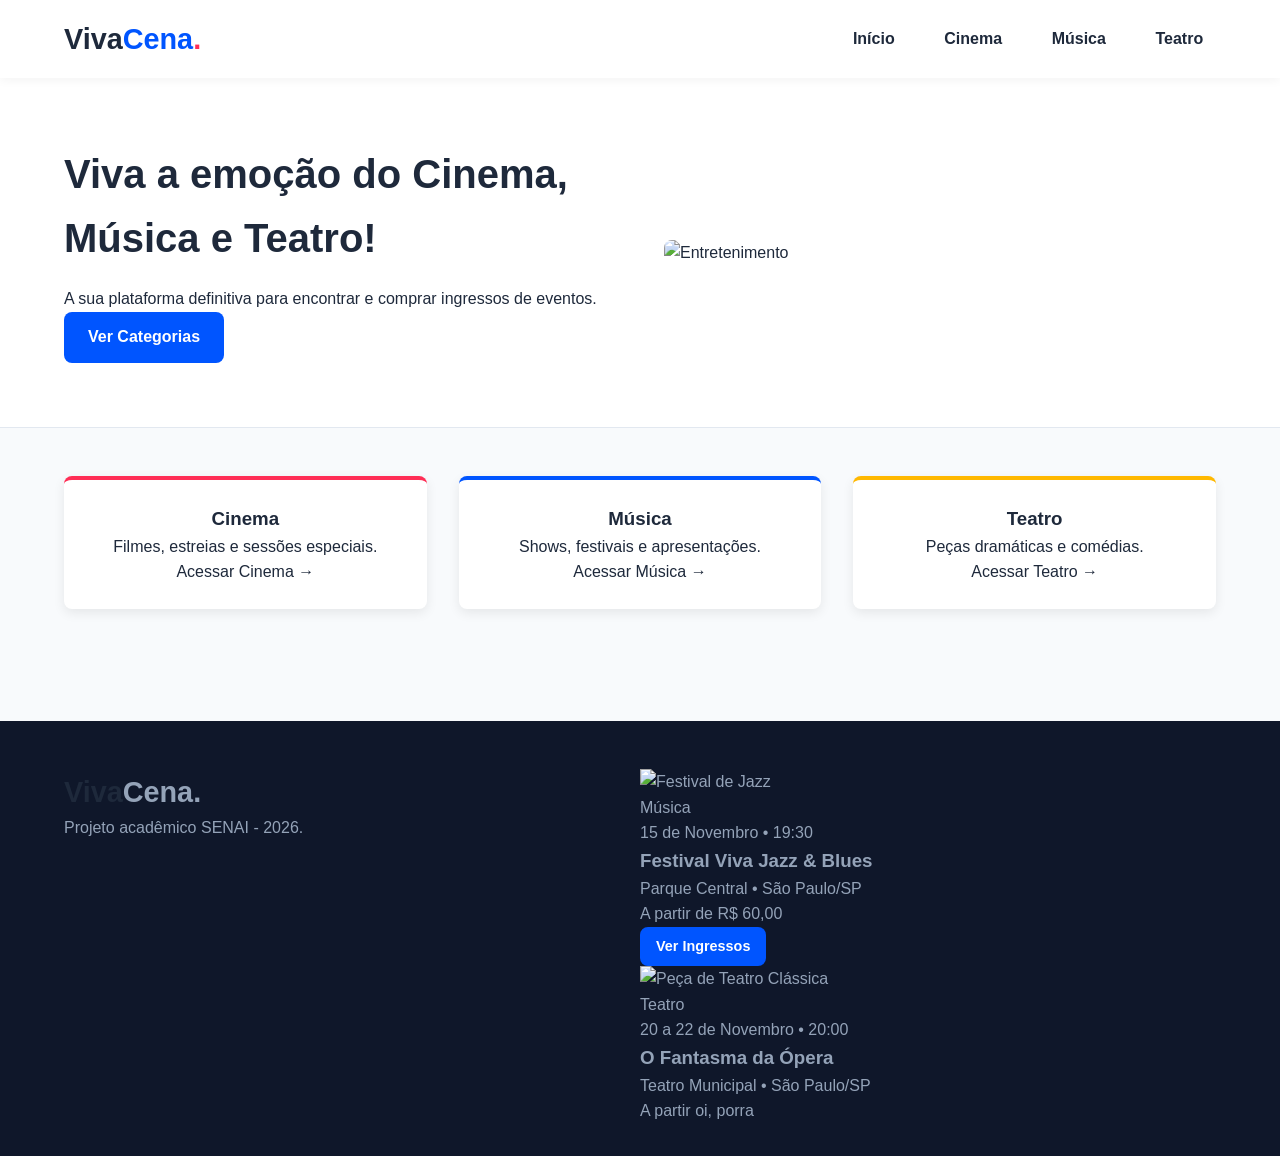
==== commit ecc1f446: "Merge branch 'main' of https://github.com/vitor-gondim/viva-cena" ====
--- a/index.html
+++ b/index.html
@@ -62,8 +62,37 @@
                 <span class="logo"><span class="logo-viva">Viva</span>Cena.</span>
                 <p>Projeto acadêmico SENAI - 2026.</p>
             </div>
-        </div>
-        <div class="footer-bottom"><p>&copy; 2026 Viva Cena.</p></div>
-    </footer>
-</body>
-</html>+
+            <div class="events-grid">
+                <!-- Evento 1 -->
+                <article class="event-card">
+                    <div class="event-img">
+                        <img src="https://images.unsplash.com/photo-1470225620780-dba8ba36b745?auto=format&fit=crop&w=500&q=80"
+                            alt="Festival de Jazz">
+                        <span class="event-tag badge-blue">Música</span>
+                    </div>
+                    <div class="event-info">
+                        <p class="event-date">15 de Novembro &bull; 19:30</p>
+                        <h3 class="event-title">Festival Viva Jazz & Blues</h3>
+                        <p class="event-location">Parque Central &bull; São Paulo/SP</p>
+                        <div class="event-footer">
+                            <span class="event-price">A partir de R$ 60,00</span>
+                            <a href="musica.html" class="btn btn-small btn-primary">Ver Ingressos</a>
+                        </div>
+                    </div>
+                </article>
+
+                <!-- Evento 2 -->
+                <article class="event-card">
+                    <div class="event-img">
+                        <img src="https://images.unsplash.com/photo-1518834107812-67b0b7c58434?auto=format&fit=crop&w=500&q=80"
+                            alt="Peça de Teatro Clássica">
+                        <span class="event-tag badge-red">Teatro</span>
+                    </div>
+                    <div class="event-info">
+                        <p class="event-date">20 a 22 de Novembro &bull; 20:00</p>
+                        <h3 class="event-title">O Fantasma da Ópera</h3>
+                        <p class="event-location">Teatro Municipal &bull; São Paulo/SP</p>
+                        <div class="event-footer">
+                            <span class="event-price">A partir
+                                oi, porra
